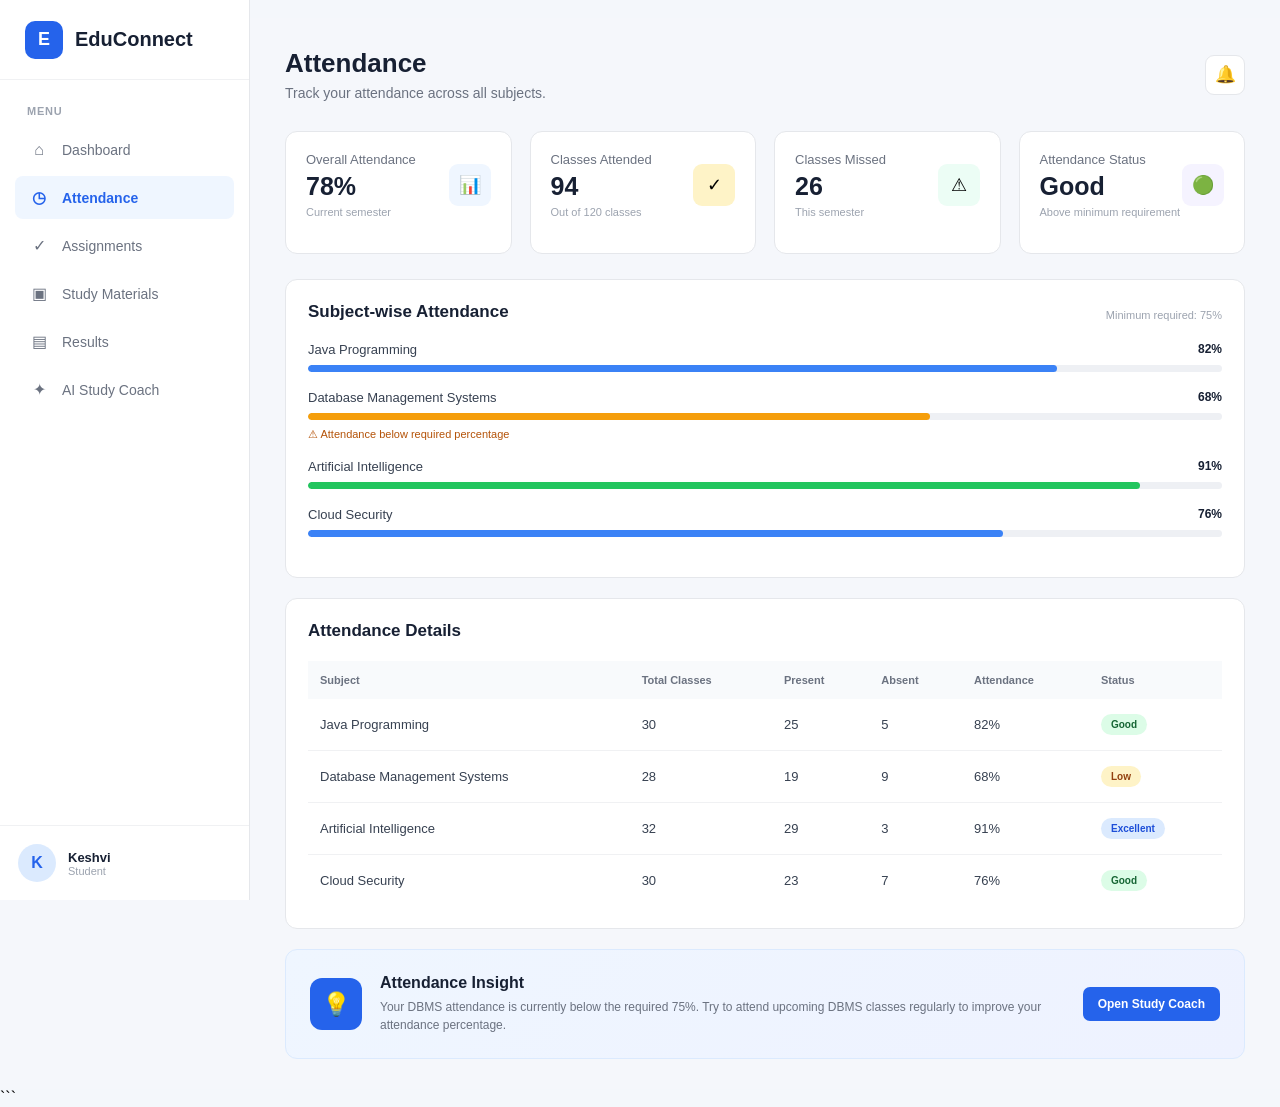
==== frontend/attendance.html @ b38155f3 "Build EduConnect student portal for 2nd review" ====
```html
<!DOCTYPE html>
<html lang="en">

<head>
    <meta charset="UTF-8">
    <meta name="viewport" content="width=device-width, initial-scale=1.0">

    <title>EduConnect | Attendance</title>

    <!-- Main EduConnect stylesheet -->
    <link rel="stylesheet" href="css/style.css">
</head>

<body>

    <!-- =====================================================
         ATTENDANCE PAGE
         ===================================================== -->

    <div class="dashboard">

        <!-- =================================================
             SIDEBAR
             ================================================= -->

        <aside class="sidebar">

            <!-- EduConnect Brand -->
            <div class="sidebar-brand">
                <div class="sidebar-brand-icon">E</div>
                <span>EduConnect</span>
            </div>

            <!-- Navigation -->
            <nav class="sidebar-nav">

                <p>Menu</p>

                <a href="student-dashboard.html" class="nav-link">
                    <span class="nav-icon">⌂</span>
                    <span>Dashboard</span>
                </a>

                <a href="attendance.html" class="nav-link active">
                    <span class="nav-icon">◷</span>
                    <span>Attendance</span>
                </a>

                <a href="assignments.html" class="nav-link">
                    <span class="nav-icon">✓</span>
                    <span>Assignments</span>
                </a>

                <a href="materials.html" class="nav-link">
                    <span class="nav-icon">▣</span>
                    <span>Study Materials</span>
                </a>

                <a href="results.html" class="nav-link">
                    <span class="nav-icon">▤</span>
                    <span>Results</span>
                </a>

                <a href="study-coach.html" class="nav-link">
                    <span class="nav-icon">✦</span>
                    <span>AI Study Coach</span>
                </a>

            </nav>

            <!-- Sidebar Profile -->
            <div class="sidebar-profile">

                <div class="profile-avatar">
                    K
                </div>

                <div class="profile-info">

                    <span class="profile-name">
                        Keshvi
                    </span>

                    <span class="profile-role">
                        Student
                    </span>

                </div>

            </div>

        </aside>


        <!-- =================================================
             MAIN CONTENT
             ================================================= -->

        <main class="dashboard-main">

            <!-- =================================================
                 PAGE HEADER
                 ================================================= -->

            <header class="dashboard-header">

                <div class="dashboard-heading">

                    <h1>Attendance</h1>

                    <p>
                        Track your attendance across all subjects.
                    </p>

                </div>

                <div class="header-actions">

                    <div class="notification" title="Notifications">
                        🔔
                    </div>

                </div>

            </header>


            <!-- =================================================
                 ATTENDANCE SUMMARY
                 ================================================= -->

            <section class="stats-grid">

                <!-- Overall Attendance -->
                <div class="stat-card">

                    <div class="stat-top">

                        <div>
                            <div class="stat-label">
                                Overall Attendance
                            </div>

                            <div class="stat-value">
                                78%
                            </div>

                            <div class="stat-subtext">
                                Current semester
                            </div>
                        </div>

                        <div class="stat-icon">
                            📊
                        </div>

                    </div>

                </div>


                <!-- Classes Attended -->
                <div class="stat-card">

                    <div class="stat-top">

                        <div>
                            <div class="stat-label">
                                Classes Attended
                            </div>

                            <div class="stat-value">
                                94
                            </div>

                            <div class="stat-subtext">
                                Out of 120 classes
                            </div>
                        </div>

                        <div class="stat-icon">
                            ✓
                        </div>

                    </div>

                </div>


                <!-- Classes Missed -->
                <div class="stat-card">

                    <div class="stat-top">

                        <div>
                            <div class="stat-label">
                                Classes Missed
                            </div>

                            <div class="stat-value">
                                26
                            </div>

                            <div class="stat-subtext">
                                This semester
                            </div>
                        </div>

                        <div class="stat-icon">
                            ⚠
                        </div>

                    </div>

                </div>


                <!-- Attendance Status -->
                <div class="stat-card">

                    <div class="stat-top">

                        <div>
                            <div class="stat-label">
                                Attendance Status
                            </div>

                            <div class="stat-value">
                                Good
                            </div>

                            <div class="stat-subtext">
                                Above minimum requirement
                            </div>
                        </div>

                        <div class="stat-icon">
                            🟢
                        </div>

                    </div>

                </div>

            </section>


            <!-- =================================================
                 SUBJECT-WISE ATTENDANCE
                 ================================================= -->

            <section class="dashboard-card">

                <div class="card-header">

                    <h2>Subject-wise Attendance</h2>

                    <span class="stat-subtext">
                        Minimum required: 75%
                    </span>

                </div>


                <!-- Java Programming -->
                <div class="attendance-row">

                    <div class="attendance-info">

                        <span class="subject-name">
                            Java Programming
                        </span>

                        <span class="attendance-percentage">
                            82%
                        </span>

                    </div>

                    <div class="progress-bar">

                        <div
                            class="progress-fill attendance-good"
                            style="width: 82%;">
                        </div>

                    </div>

                </div>


                <!-- DBMS -->
                <div class="attendance-row">

                    <div class="attendance-info">

                        <span class="subject-name">
                            Database Management Systems
                        </span>

                        <span class="attendance-percentage">
                            68%
                        </span>

                    </div>

                    <div class="progress-bar">

                        <div
                            class="progress-fill attendance-low"
                            style="width: 68%;">
                        </div>

                    </div>

                    <div class="attendance-warning">
                        ⚠ Attendance below required percentage
                    </div>

                </div>


                <!-- Artificial Intelligence -->
                <div class="attendance-row">

                    <div class="attendance-info">

                        <span class="subject-name">
                            Artificial Intelligence
                        </span>

                        <span class="attendance-percentage">
                            91%
                        </span>

                    </div>

                    <div class="progress-bar">

                        <div
                            class="progress-fill attendance-excellent"
                            style="width: 91%;">
                        </div>

                    </div>

                </div>


                <!-- Cloud Security -->
                <div class="attendance-row">

                    <div class="attendance-info">

                        <span class="subject-name">
                            Cloud Security
                        </span>

                        <span class="attendance-percentage">
                            76%
                        </span>

                    </div>

                    <div class="progress-bar">

                        <div
                            class="progress-fill attendance-good"
                            style="width: 76%;">
                        </div>

                    </div>

                </div>

            </section>


            <!-- =================================================
                 ATTENDANCE DETAILS TABLE
                 ================================================= -->

            <section class="dashboard-card attendance-table-card">

                <div class="card-header">

                    <h2>Attendance Details</h2>

                </div>

                <div class="attendance-table-wrapper">

                    <table class="attendance-table">

                        <thead>

                            <tr>
                                <th>Subject</th>
                                <th>Total Classes</th>
                                <th>Present</th>
                                <th>Absent</th>
                                <th>Attendance</th>
                                <th>Status</th>
                            </tr>

                        </thead>

                        <tbody>

                            <tr>
                                <td>Java Programming</td>
                                <td>30</td>
                                <td>25</td>
                                <td>5</td>
                                <td>82%</td>
                                <td>
                                    <span class="attendance-status good">
                                        Good
                                    </span>
                                </td>
                            </tr>

                            <tr>
                                <td>Database Management Systems</td>
                                <td>28</td>
                                <td>19</td>
                                <td>9</td>
                                <td>68%</td>
                                <td>
                                    <span class="attendance-status warning">
                                        Low
                                    </span>
                                </td>
                            </tr>

                            <tr>
                                <td>Artificial Intelligence</td>
                                <td>32</td>
                                <td>29</td>
                                <td>3</td>
                                <td>91%</td>
                                <td>
                                    <span class="attendance-status excellent">
                                        Excellent
                                    </span>
                                </td>
                            </tr>

                            <tr>
                                <td>Cloud Security</td>
                                <td>30</td>
                                <td>23</td>
                                <td>7</td>
                                <td>76%</td>
                                <td>
                                    <span class="attendance-status good">
                                        Good
                                    </span>
                                </td>
                            </tr>

                        </tbody>

                    </table>

                </div>

            </section>


            <!-- =================================================
                 ATTENDANCE TIP
                 ================================================= -->

            <section class="study-coach-card">

                <div class="coach-content">

                    <div class="coach-icon">
                        💡
                    </div>

                    <div class="coach-text">

                        <h3>
                            Attendance Insight
                        </h3>

                        <p>
                            Your DBMS attendance is currently below
                            the required 75%. Try to attend upcoming
                            DBMS classes regularly to improve your
                            attendance percentage.
                        </p>

                    </div>

                    <a
                        href="study-coach.html"
                        class="coach-button">
                        Open Study Coach
                    </a>

                </div>

            </section>

        </main>

    </div>


    <!-- Shared JavaScript -->
    <script src="js/script.js"></script>

</body>

</html>
```
---- frontend/css/style.css ----
* {
    margin: 0;
    padding: 0;
    box-sizing: border-box;
    font-family: "Segoe UI", Arial, sans-serif;
}

body {
    min-height: 100vh;
    background: #f4f7fb;
}

.login-container {
    min-height: 100vh;
    display: flex;
}

/* LEFT SECTION */

.login-info {
    width: 55%;
    background: linear-gradient(135deg, #2563eb, #4f46e5);
    color: white;
    padding: 55px 70px;
    display: flex;
    flex-direction: column;
}

.brand {
    display: flex;
    align-items: center;
    gap: 12px;
    font-size: 25px;
    font-weight: 700;
}

.brand-icon {
    width: 42px;
    height: 42px;
    background: white;
    color: #2563eb;
    border-radius: 12px;
    display: flex;
    align-items: center;
    justify-content: center;
    font-weight: 800;
}

.welcome-content {
    margin: auto 0;
    max-width: 600px;
}

.welcome-content h1 {
    font-size: 58px;
    line-height: 1.05;
    margin-bottom: 25px;
}

.welcome-content h1 span {
    color: #bfdbfe;
}

.welcome-content p {
    font-size: 18px;
    line-height: 1.7;
    color: #e0e7ff;
    max-width: 500px;
}

.feature-list {
    margin-top: 35px;
    display: flex;
    flex-direction: column;
    gap: 15px;
    font-size: 16px;
}

/* LOGIN BOX */

.login-box {
    width: 45%;
    background: white;
    display: flex;
    flex-direction: column;
    justify-content: center;
    padding: 60px 80px;
}

.login-header {
    margin-bottom: 35px;
}

.login-header h2 {
    font-size: 32px;
    color: #172033;
    margin-bottom: 8px;
}

.login-header p {
    color: #6b7280;
}

form {
    display: flex;
    flex-direction: column;
}

form > label {
    font-size: 14px;
    font-weight: 600;
    color: #374151;
    margin-bottom: 8px;
}

input,
select {
    width: 100%;
    padding: 14px 15px;
    border: 1px solid #d1d5db;
    border-radius: 8px;
    font-size: 15px;
    margin-bottom: 20px;
    outline: none;
    transition: 0.2s;
    background: white;
}

input:focus,
select:focus {
    border-color: #2563eb;
    box-shadow: 0 0 0 3px rgba(37, 99, 235, 0.1);
}

.login-options {
    display: flex;
    justify-content: space-between;
    align-items: center;
    margin-bottom: 25px;
    font-size: 13px;
}

.remember {
    display: flex;
    align-items: center;
    gap: 7px;
    color: #6b7280;
}

.remember input {
    width: auto;
    margin: 0;
}

.login-options a {
    color: #2563eb;
    text-decoration: none;
}

button {
    border: none;
    padding: 15px;
    border-radius: 8px;
    background: #2563eb;
    color: white;
    font-size: 16px;
    font-weight: 600;
    cursor: pointer;
    transition: 0.2s;
}

button:hover {
    background: #1d4ed8;
    transform: translateY(-1px);
}

.login-footer {
    text-align: center;
    margin-top: 35px;
    color: #9ca3af;
    font-size: 13px;
}

/* RESPONSIVE */

@media (max-width: 900px) {

    .login-container {
        flex-direction: column;
    }

    .login-info,
    .login-box {
        width: 100%;
    }

    .login-info {
        padding: 35px;
        min-height: 45vh;
    }

    .welcome-content {
        margin-top: 70px;
    }

    .welcome-content h1 {
        font-size: 42px;
    }

    .login-box {
        padding: 45px 35px;
    }
}

/* =========================================================
   EDUCONNECT - STUDENT DASHBOARD
   ========================================================= */

/* ---------------------------------------------------------
   1. DASHBOARD LAYOUT
   --------------------------------------------------------- */

/* Main dashboard wrapper */
.dashboard {
    min-height: 100vh;
    display: flex;
    background: #f5f7fb;
}

/* ---------------------------------------------------------
   2. SIDEBAR
   --------------------------------------------------------- */

.sidebar {
    width: 250px;
    min-height: 100vh;
    background: #ffffff;
    border-right: 1px solid #e5e7eb;
    display: flex;
    flex-direction: column;
    position: fixed;
    left: 0;
    top: 0;
    bottom: 0;
}

/* EduConnect logo inside sidebar */
.sidebar-brand {
    height: 80px;
    padding: 0 25px;
    display: flex;
    align-items: center;
    gap: 12px;
    border-bottom: 1px solid #f0f1f3;
}

.sidebar-brand-icon {
    width: 38px;
    height: 38px;
    background: #2563eb;
    color: white;
    border-radius: 10px;
    display: flex;
    align-items: center;
    justify-content: center;
    font-weight: 800;
    font-size: 18px;
}

.sidebar-brand span {
    font-size: 20px;
    font-weight: 700;
    color: #172033;
}

/* Sidebar navigation */
.sidebar-nav {
    padding: 25px 15px;
    flex: 1;
}

.sidebar-nav p {
    font-size: 11px;
    font-weight: 700;
    color: #9ca3af;
    text-transform: uppercase;
    letter-spacing: 0.8px;
    padding: 0 12px;
    margin-bottom: 12px;
}

/* Individual navigation links */
.nav-link {
    display: flex;
    align-items: center;
    gap: 13px;
    padding: 12px 14px;
    margin-bottom: 5px;
    border-radius: 8px;
    text-decoration: none;
    color: #6b7280;
    font-size: 14px;
    font-weight: 500;
    transition: 0.2s ease;
}

.nav-link:hover {
    background: #f1f5ff;
    color: #2563eb;
}

/* Active navigation item */
.nav-link.active {
    background: #eff6ff;
    color: #2563eb;
    font-weight: 600;
}

/* Navigation icons */
.nav-icon {
    width: 20px;
    text-align: center;
    font-size: 16px;
}

/* ---------------------------------------------------------
   3. SIDEBAR USER PROFILE
   --------------------------------------------------------- */

.sidebar-profile {
    padding: 18px;
    border-top: 1px solid #f0f1f3;
    display: flex;
    align-items: center;
    gap: 12px;
}

.profile-avatar {
    width: 38px;
    height: 38px;
    border-radius: 50%;
    background: #dbeafe;
    color: #2563eb;
    display: flex;
    align-items: center;
    justify-content: center;
    font-weight: 700;
}

.profile-info {
    display: flex;
    flex-direction: column;
}

.profile-name {
    font-size: 13px;
    font-weight: 600;
    color: #172033;
}

.profile-role {
    font-size: 11px;
    color: #9ca3af;
}

/* ---------------------------------------------------------
   4. MAIN CONTENT AREA
   --------------------------------------------------------- */

.dashboard-main {
    margin-left: 250px;
    width: calc(100% - 250px);
    min-height: 100vh;
    padding: 30px 35px;
}

/* ---------------------------------------------------------
   5. TOP HEADER
   --------------------------------------------------------- */

.dashboard-header {
    display: flex;
    justify-content: space-between;
    align-items: center;
    margin-bottom: 30px;
}

.dashboard-heading h1 {
    font-size: 26px;
    color: #172033;
    margin-bottom: 6px;
}

.dashboard-heading p {
    font-size: 14px;
    color: #6b7280;
}

/* Header actions */
.header-actions {
    display: flex;
    align-items: center;
    gap: 15px;
}

.notification {
    width: 40px;
    height: 40px;
    border: 1px solid #e5e7eb;
    border-radius: 9px;
    background: white;
    display: flex;
    align-items: center;
    justify-content: center;
    cursor: pointer;
    font-size: 17px;
}

/* ---------------------------------------------------------
   6. STATISTICS CARDS
   --------------------------------------------------------- */

.stats-grid {
    display: grid;
    grid-template-columns: repeat(4, 1fr);
    gap: 18px;
    margin-bottom: 25px;
}

.stat-card {
    background: white;
    border: 1px solid #e5e7eb;
    border-radius: 12px;
    padding: 20px;
    transition: 0.2s ease;
}

.stat-card:hover {
    transform: translateY(-2px);
    box-shadow: 0 8px 25px rgba(0, 0, 0, 0.05);
}

.stat-top {
    display: flex;
    justify-content: space-between;
    align-items: center;
    margin-bottom: 15px;
}

.stat-icon {
    width: 42px;
    height: 42px;
    border-radius: 9px;
    display: flex;
    align-items: center;
    justify-content: center;
    font-size: 18px;
}

.stat-card:nth-child(1) .stat-icon {
    background: #eff6ff;
}

.stat-card:nth-child(2) .stat-icon {
    background: #fef3c7;
}

.stat-card:nth-child(3) .stat-icon {
    background: #ecfdf5;
}

.stat-card:nth-child(4) .stat-icon {
    background: #f5f3ff;
}

.stat-label {
    font-size: 13px;
    color: #6b7280;
    margin-bottom: 5px;
}

.stat-value {
    font-size: 25px;
    font-weight: 700;
    color: #172033;
}

.stat-subtext {
    font-size: 11px;
    color: #9ca3af;
    margin-top: 5px;
}

/* ---------------------------------------------------------
   7. DASHBOARD CONTENT GRID
   --------------------------------------------------------- */

.dashboard-grid {
    display: grid;
    grid-template-columns: 1.6fr 1fr;
    gap: 20px;
}

/* Reusable dashboard card */
.dashboard-card {
    background: white;
    border: 1px solid #e5e7eb;
    border-radius: 12px;
    padding: 22px;
}

/* Card header */
.card-header {
    display: flex;
    justify-content: space-between;
    align-items: center;
    margin-bottom: 20px;
}

.card-header h2 {
    font-size: 17px;
    color: #172033;
}

.card-header a {
    font-size: 12px;
    color: #2563eb;
    text-decoration: none;
}

/* ---------------------------------------------------------
   8. ATTENDANCE OVERVIEW
   --------------------------------------------------------- */

.attendance-row {
    margin-bottom: 18px;
}

.attendance-info {
    display: flex;
    justify-content: space-between;
    margin-bottom: 8px;
}

.subject-name {
    font-size: 13px;
    font-weight: 500;
    color: #374151;
}

.attendance-percentage {
    font-size: 12px;
    font-weight: 600;
    color: #172033;
}

/* Progress bar background */
.progress-bar {
    width: 100%;
    height: 7px;
    background: #eef0f4;
    border-radius: 10px;
    overflow: hidden;
}

/* Progress bar fill */
.progress-fill {
    height: 100%;
    border-radius: 10px;
    background: #2563eb;
}

/* ---------------------------------------------------------
   9. ASSIGNMENT LIST
   --------------------------------------------------------- */

.assignment-item {
    display: flex;
    justify-content: space-between;
    align-items: center;
    padding: 13px 0;
    border-bottom: 1px solid #f0f1f3;
}

.assignment-item:last-child {
    border-bottom: none;
}

.assignment-info {
    display: flex;
    flex-direction: column;
    gap: 4px;
}

.assignment-title {
    font-size: 13px;
    font-weight: 600;
    color: #374151;
}

.assignment-subject {
    font-size: 11px;
    color: #9ca3af;
}

.assignment-status {
    padding: 5px 9px;
    border-radius: 20px;
    font-size: 10px;
    font-weight: 600;
}

.status-pending {
    background: #fef3c7;
    color: #92400e;
}

.status-completed {
    background: #dcfce7;
    color: #166534;
}

/* ---------------------------------------------------------
   10. AI STUDY COACH CARD
   --------------------------------------------------------- */

.study-coach-card {
    margin-top: 20px;
    background: linear-gradient(135deg, #eff6ff, #eef2ff);
    border: 1px solid #dbeafe;
    border-radius: 12px;
    padding: 24px;
}

.coach-content {
    display: flex;
    align-items: center;
    gap: 18px;
}

.coach-icon {
    width: 52px;
    height: 52px;
    border-radius: 12px;
    background: #2563eb;
    color: white;
    display: flex;
    align-items: center;
    justify-content: center;
    font-size: 23px;
    flex-shrink: 0;
}

.coach-text h3 {
    font-size: 16px;
    color: #172033;
    margin-bottom: 6px;
}

.coach-text p {
    font-size: 12px;
    color: #6b7280;
    line-height: 1.5;
}

.coach-button {
    margin-left: auto;
    padding: 10px 15px;
    border-radius: 7px;
    background: #2563eb;
    color: white;
    text-decoration: none;
    font-size: 12px;
    font-weight: 600;
    white-space: nowrap;
}

.coach-button:hover {
    background: #1d4ed8;
}

/* ---------------------------------------------------------
   11. RESPONSIVE DASHBOARD
   --------------------------------------------------------- */

@media (max-width: 1100px) {

    .stats-grid {
        grid-template-columns: repeat(2, 1fr);
    }

    .dashboard-grid {
        grid-template-columns: 1fr;
    }
}

@media (max-width: 800px) {

    .sidebar {
        width: 70px;
    }

    .sidebar-brand span,
    .sidebar-nav p,
    .nav-link span,
    .profile-info {
        display: none;
    }

    .sidebar-brand {
        justify-content: center;
        padding: 0;
    }

    .nav-link {
        justify-content: center;
    }

    .sidebar-profile {
        justify-content: center;
        padding: 15px 5px;
    }

    .dashboard-main {
        margin-left: 70px;
        width: calc(100% - 70px);
        padding: 25px;
    }
}

@media (max-width: 600px) {

    .stats-grid {
        grid-template-columns: 1fr;
    }

    .dashboard-header {
        align-items: flex-start;
    }

    .dashboard-heading h1 {
        font-size: 22px;
    }

    .dashboard-main {
        padding: 20px 15px;
    }

    .coach-content {
        flex-direction: column;
        align-items: flex-start;
    }

    .coach-button {
        margin-left: 0;
    }
}

/* =========================================================
   EDUCONNECT - ATTENDANCE PAGE
   ========================================================= */

/* Attendance warning message */
.attendance-warning {
    margin-top: 8px;
    font-size: 11px;
    color: #b45309;
}

/* Attendance table container */
.attendance-table-card {
    margin-top: 20px;
}

/* Make table horizontally scrollable on smaller screens */
.attendance-table-wrapper {
    width: 100%;
    overflow-x: auto;
}

/* Attendance table */
.attendance-table {
    width: 100%;
    border-collapse: collapse;
    font-size: 13px;
}

/* Table header */
.attendance-table th {
    text-align: left;
    padding: 13px 12px;
    background: #f8fafc;
    color: #6b7280;
    font-size: 11px;
    font-weight: 600;
    white-space: nowrap;
}

/* Table cells */
.attendance-table td {
    padding: 15px 12px;
    border-bottom: 1px solid #f0f1f3;
    color: #374151;
    white-space: nowrap;
}

/* Remove border from final row */
.attendance-table tbody tr:last-child td {
    border-bottom: none;
}

/* Attendance status badge */
.attendance-status {
    display: inline-block;
    padding: 5px 10px;
    border-radius: 20px;
    font-size: 10px;
    font-weight: 600;
}

/* Good status */
.attendance-status.good {
    background: #dcfce7;
    color: #166534;
}

/* Warning status */
.attendance-status.warning {
    background: #fef3c7;
    color: #92400e;
}

/* Excellent status */
.attendance-status.excellent {
    background: #dbeafe;
    color: #1d4ed8;
}

/* =========================================================
   ATTENDANCE BAR COLORS
   ========================================================= */

/* Excellent - 85% and above */
.attendance-excellent {
    background: #22c55e;
}

/* Good - 75% to 84% */
.attendance-good {
    background: #3b82f6;
}

/* Low - below 75% */
.attendance-low {
    background: #f59e0b;
}

/* =========================================================
   ASSIGNMENTS PAGE
   ========================================================= */

/* Assignment page card */
.assignments-card {
    margin-top: 20px;
}

/* Filter dropdown */
.assignment-filter {
    padding: 9px 14px;
    border: 1px solid #d9dee7;
    border-radius: 8px;
    background: #ffffff;
    color: #374151;
    font-size: 12px;
    cursor: pointer;
    outline: none;
}

/* Individual assignment */
.assignment-item {
    display: flex;
    align-items: center;
    gap: 18px;
    padding: 20px 0;
    border-bottom: 1px solid #eef0f3;
}

/* Remove border from last assignment */
.assignment-item:last-child {
    border-bottom: none;
}

/* Assignment icon */
.assignment-icon {
    width: 46px;
    height: 46px;
    flex-shrink: 0;

    display: flex;
    align-items: center;
    justify-content: center;

    background: #eef4ff;
    border-radius: 12px;

    font-size: 20px;
}

/* Assignment information */
.assignment-details {
    flex: 1;
}

.assignment-details h3 {
    margin: 0 0 5px;
    font-size: 15px;
    color: #102a4c;
}

.assignment-details p {
    margin: 0 0 6px;
    font-size: 12px;
    color: #728096;
}

.assignment-description {
    font-size: 11px;
    color: #9aa5b5;
}

/* Right-side action section */
.assignment-action {
    display: flex;
    align-items: center;
    gap: 12px;
}

/* Assignment status */
.assignment-status {
    padding: 6px 11px;
    border-radius: 20px;
    font-size: 10px;
    font-weight: 600;
}

/* Pending status */
.assignment-status.pending {
    background: #fff1c7;
    color: #a16207;
}

/* Completed status */
.assignment-status.completed {
    background: #dcfce7;
    color: #15803d;
}

/* View button */
.assignment-button {
    border: none;
    background: #eef4ff;
    color: #2563eb;

    padding: 7px 13px;
    border-radius: 7px;

    font-size: 11px;
    font-weight: 600;

    cursor: pointer;
}

.assignment-button:hover {
    background: #dce8ff;
}

/* Assignment insight section */
.assignment-insight {
    margin-top: 20px;
}

/* =========================================================
   ASSIGNMENT SUBMISSION MODAL
   ========================================================= */

.assignment-modal {
    display: none;

    position: fixed;
    inset: 0;

    background: rgba(15, 23, 42, 0.45);

    align-items: center;
    justify-content: center;

    z-index: 1000;
}

.assignment-modal-content {
    width: 440px;
    max-width: 90%;

    background: #ffffff;

    padding: 30px;
    border-radius: 16px;

    position: relative;

    box-shadow: 0 20px 50px rgba(0, 0, 0, 0.15);
}

.modal-close {
    position: absolute;

    top: 15px;
    right: 18px;

    border: none;
    background: none;

    font-size: 24px;
    color: #6b7280;

    cursor: pointer;
}

.assignment-modal-content h2 {
    margin: 0 0 8px;

    color: #102a4c;
    font-size: 20px;
}

.modal-subtitle {
    margin-bottom: 22px;

    color: #728096;
    font-size: 13px;
}

.upload-area {
    border: 2px dashed #d7deea;

    border-radius: 12px;

    padding: 28px 20px;

    text-align: center;

    background: #f8fafc;
}

.upload-icon {
    font-size: 30px;
    margin-bottom: 8px;
}

.upload-area p {
    color: #475569;
    font-size: 13px;
}

.upload-area input {
    margin-top: 10px;
    max-width: 100%;
}

.submit-assignment-button {
    width: 100%;

    margin-top: 20px;

    padding: 12px;

    border: none;
    border-radius: 8px;

    background: #2563eb;
    color: white;

    font-size: 13px;
    font-weight: 600;

    cursor: pointer;
}

.submit-assignment-button:hover {
    background: #1d4ed8;
}

/* =========================================================
   STUDY MATERIALS PAGE
   ========================================================= */

.materials-card {
    margin-top: 20px;
}

/* Material filter */
.material-filter {
    padding: 9px 14px;

    border: 1px solid #d9dee7;
    border-radius: 8px;

    background: #ffffff;
    color: #374151;

    font-size: 12px;
    cursor: pointer;
    outline: none;
}

/* Material item */
.material-item {
    display: flex;
    align-items: center;

    gap: 18px;

    padding: 18px 0;

    border-bottom: 1px solid #eef0f3;
}

.material-item:last-child {
    border-bottom: none;
}

/* Material icon */
.material-icon {
    width: 46px;
    height: 46px;

    flex-shrink: 0;

    display: flex;
    align-items: center;
    justify-content: center;

    border-radius: 12px;

    font-size: 11px;
    font-weight: 700;
}

/* PDF */
.material-icon.pdf {
    background: #fee2e2;
    color: #dc2626;
}

/* Video */
.material-icon.video {
    background: #ede9fe;
    color: #7c3aed;

    font-size: 17px;
}

/* Link */
.material-icon.link {
    background: #dbeafe;
    color: #2563eb;

    font-size: 18px;
}

/* Material details */
.material-details {
    flex: 1;
}

.material-details h3 {
    margin: 0 0 5px;

    color: #102a4c;
    font-size: 14px;
}

.material-details p {
    margin: 0 0 5px;

    color: #728096;
    font-size: 12px;
}

.material-details span {
    color: #9aa5b5;
    font-size: 10px;
}

/* Material button */
.material-button {
    border: none;

    padding: 8px 15px;

    border-radius: 7px;

    background: #eef4ff;
    color: #2563eb;

    font-size: 11px;
    font-weight: 600;

    cursor: pointer;
}

.material-button:hover {
    background: #dce8ff;
}

/* Recommendation section */
.material-insight {
    margin-top: 20px;
}

/* =========================================================
   SUBJECT-WISE MATERIAL GROUPING
   ========================================================= */

.subject-material-count {
    margin: 5px 0 0;
    color: #8a96a8;
    font-size: 11px;
}

.subject-label {
    padding: 6px 12px;

    border-radius: 20px;

    background: #eef4ff;
    color: #2563eb;

    font-size: 11px;
    font-weight: 600;
}

/* =========================================================
   RESULTS PAGE
   ========================================================= */

/* Result table wrapper */
.table-wrapper {
    width: 100%;
    overflow-x: auto;
}


/* Result table */
.result-table {
    width: 100%;
    border-collapse: collapse;
    margin-top: 10px;
}


/* Table headings */
.result-table th {
    text-align: left;
    padding: 15px;
    background: #f7f9fc;
    color: #667085;
    font-size: 13px;
    font-weight: 600;
}


/* Table cells */
.result-table td {
    padding: 18px 15px;
    border-bottom: 1px solid #edf0f5;
    color: #42526b;
    font-size: 14px;
}


/* Grade badges */
.grade-badge {
    display: inline-flex;
    align-items: center;
    justify-content: center;

    min-width: 42px;
    padding: 6px 10px;

    border-radius: 20px;

    font-size: 12px;
    font-weight: 600;
}


/* A / A+ grade */
.grade-a {
    background: #dcfce7;
    color: #087443;
}


/* B grade */
.grade-b {
    background: #fff1c7;
    color: #a15c00;
}


/* Performance rows */
.performance-row {
    margin-bottom: 24px;
}


.performance-row:last-child {
    margin-bottom: 0;
}


/* Subject name + percentage */
.performance-info {
    display: flex;
    justify-content: space-between;
    align-items: center;

    margin-bottom: 9px;

    color: #17304f;
    font-size: 14px;
}


.performance-info strong {
    font-size: 13px;
}


/* Performance bar background */
.performance-bar {
    width: 100%;
    height: 9px;

    background: #e9edf3;

    border-radius: 20px;
    overflow: hidden;
}


/* Performance bar fill */
.performance-fill {
    height: 100%;

    background: #2563eb;

    border-radius: 20px;

    transition: width 0.4s ease;
}

/* =========================================================
   RESULTS PAGE
   ========================================================= */

.result-subtitle {
    margin: 5px 0 0;

    color: #8a96a8;

    font-size: 11px;
}


/* ---------------------------------------------------------
   Result Table
   --------------------------------------------------------- */

.table-wrapper {
    width: 100%;
    overflow-x: auto;
}

.result-table {
    width: 100%;
    border-collapse: collapse;
    margin-top: 10px;
}

.result-table th {
    padding: 15px;

    background: #f7f9fc;

    color: #667085;

    text-align: left;

    font-size: 12px;
    font-weight: 600;
}

.result-table td {
    padding: 18px 15px;

    border-bottom: 1px solid #edf0f5;

    color: #42526b;

    font-size: 13px;
}

.result-table tbody tr:last-child td {
    border-bottom: none;
}


/* ---------------------------------------------------------
   Grade Badges
   --------------------------------------------------------- */

.grade-badge {
    display: inline-flex;

    align-items: center;
    justify-content: center;

    min-width: 42px;

    padding: 6px 10px;

    border-radius: 20px;

    font-size: 11px;
    font-weight: 600;
}

.grade-a {
    background: #dcfce7;
    color: #087443;
}

.grade-b {
    background: #fff1c7;
    color: #a15c00;
}


/* ---------------------------------------------------------
   Result Donut Chart
   --------------------------------------------------------- */

.result-chart-card {
    margin-top: 20px;
}

.result-chart-container {
    position: relative;

    width: 100%;

    height: 320px;

    display: flex;

    align-items: center;
    justify-content: center;

    padding: 15px;
}

#resultChart {
    max-width: 430px;
    max-height: 300px;
}


/* ---------------------------------------------------------
   Recommendation
   --------------------------------------------------------- */

.material-insight {
    margin-top: 20px;
}

/* =========================================================
   AI STUDY COACH
   ========================================================= */


/* ---------------------------------------------------------
   AI Hero
   --------------------------------------------------------- */

.ai-hero {

    display: flex;

    align-items: center;

    gap: 20px;

    padding: 25px;

    margin-bottom: 20px;

    border-radius: 14px;

    background: linear-gradient(
        135deg,
        #eef4ff,
        #f5f2ff
    );

    border: 1px solid #dce6fa;
}

.ai-hero-icon {

    width: 58px;
    height: 58px;

    display: flex;

    align-items: center;
    justify-content: center;

    flex-shrink: 0;

    border-radius: 14px;

    background: #2563eb;

    color: white;

    font-size: 25px;
}

.ai-hero-content {

    flex: 1;
}

.ai-badge {

    display: inline-block;

    margin-bottom: 6px;

    padding: 4px 9px;

    border-radius: 20px;

    background: #dbeafe;

    color: #2563eb;

    font-size: 9px;

    font-weight: 700;

    letter-spacing: 0.6px;
}

.ai-hero-content h2 {

    margin: 0 0 5px;

    color: #10233f;

    font-size: 20px;
}

.ai-hero-content p {

    margin: 0;

    max-width: 700px;

    color: #667085;

    font-size: 12px;

    line-height: 1.6;
}

.ai-generate-btn {

    border: none;

    padding: 12px 18px;

    border-radius: 8px;

    background: #2563eb;

    color: white;

    font-size: 12px;

    font-weight: 600;

    cursor: pointer;

    transition: 0.2s;
}

.ai-generate-btn:hover {

    transform: translateY(-1px);

    background: #1d4ed8;
}

.ai-generate-btn:disabled {

    opacity: 0.7;

    cursor: default;
}


/* ---------------------------------------------------------
   Academic Analysis
   --------------------------------------------------------- */

.analysis-status {

    padding: 6px 10px;

    border-radius: 20px;

    background: #dcfce7;

    color: #087443;

    font-size: 10px;

    font-weight: 600;
}

.analysis-grid {

    display: grid;

    grid-template-columns:
        repeat(4, 1fr);

    gap: 15px;
}

.analysis-item {

    display: flex;

    align-items: center;

    gap: 12px;

    padding: 18px;

    border: 1px solid #edf0f5;

    border-radius: 10px;

    background: #ffffff;
}

.analysis-icon {

    width: 42px;
    height: 42px;

    display: flex;

    align-items: center;
    justify-content: center;

    border-radius: 10px;

    font-size: 18px;
}

.analysis-icon.blue {
    background: #eff6ff;
}

.analysis-icon.green {
    background: #ecfdf5;
}

.analysis-icon.purple {
    background: #f5f3ff;
}

.analysis-icon.orange {
    background: #fff7ed;
}

.analysis-label {

    display: block;

    margin-bottom: 4px;

    color: #8a96a8;

    font-size: 10px;
}

.analysis-value {

    display: block;

    color: #10233f;

    font-size: 18px;
}

.analysis-value.small {

    font-size: 15px;
}


/* ---------------------------------------------------------
   AI Recommendation
   --------------------------------------------------------- */

.recommendation-card {

    display: flex;

    align-items: center;

    gap: 18px;

    margin-top: 20px;

    padding: 22px;

    border-radius: 14px;

    background: #eff6ff;

    border: 1px solid #d7e7ff;
}

.recommendation-icon {

    width: 50px;
    height: 50px;

    display: flex;

    align-items: center;
    justify-content: center;

    flex-shrink: 0;

    border-radius: 12px;

    background: #2563eb;

    font-size: 22px;
}

.recommendation-label {

    display: block;

    margin-bottom: 4px;

    color: #2563eb;

    font-size: 10px;

    font-weight: 700;

    text-transform: uppercase;
}

.recommendation-content h3 {

    margin: 0 0 5px;

    color: #10233f;

    font-size: 17px;
}

.recommendation-content p {

    margin: 0;

    color: #667085;

    font-size: 12px;

    line-height: 1.6;
}


/* ---------------------------------------------------------
   Focus Areas
   --------------------------------------------------------- */

.focus-grid {

    display: grid;

    grid-template-columns:
        repeat(3, 1fr);

    gap: 16px;
}

.focus-card {

    padding: 18px;

    border: 1px solid #edf0f5;

    border-radius: 12px;

    transition: 0.2s;

    background: white;
}

.focus-card:hover {

    transform: translateY(-2px);

    border-color: #d6e4fb;

    box-shadow:
        0 5px 18px
        rgba(30, 64, 175, 0.06);
}

.focus-card-top {

    display: flex;

    align-items: center;

    justify-content: space-between;
}

.focus-icon {

    width: 42px;
    height: 42px;

    display: flex;

    align-items: center;
    justify-content: center;

    border-radius: 10px;

    background: #eef4ff;

    font-size: 18px;
}

.focus-time {

    padding: 5px 8px;

    border-radius: 15px;

    background: #f5f7fa;

    color: #667085;

    font-size: 9px;

    font-weight: 600;
}

.focus-card h3 {

    margin: 15px 0 6px;

    color: #10233f;

    font-size: 14px;
}

.focus-card p {

    min-height: 38px;

    margin: 0 0 12px;

    color: #8a96a8;

    font-size: 11px;

    line-height: 1.5;
}

.focus-card a {

    color: #2563eb;

    font-size: 11px;

    font-weight: 600;

    text-decoration: none;
}


/* ---------------------------------------------------------
   Study Plan
   --------------------------------------------------------- */

.study-plan-card {

    margin-top: 20px;
}

.plan-duration {

    padding: 6px 10px;

    border-radius: 20px;

    background: #eef4ff;

    color: #2563eb;

    font-size: 10px;

    font-weight: 600;
}

.study-timeline {

    position: relative;

    margin-top: 10px;
}

.timeline-item {

    display: flex;

    gap: 15px;

    padding: 15px 0;

    border-bottom: 1px solid #edf0f5;
}

.timeline-item:last-child {

    border-bottom: none;
}

.timeline-number {

    width: 32px;
    height: 32px;

    display: flex;

    align-items: center;
    justify-content: center;

    flex-shrink: 0;

    border-radius: 50%;

    background: #2563eb;

    color: white;

    font-size: 12px;

    font-weight: 700;
}

.timeline-content h3 {

    margin: 0 0 4px;

    color: #10233f;

    font-size: 13px;
}

.timeline-content p {

    margin: 0 0 6px;

    color: #8a96a8;

    font-size: 11px;

    line-height: 1.5;
}

.timeline-content span {

    color: #2563eb;

    font-size: 10px;

    font-weight: 600;
}


/* ---------------------------------------------------------
   Motivation
   --------------------------------------------------------- */

.motivation-card {

    display: flex;

    align-items: center;

    gap: 15px;

    margin-top: 20px;

    padding: 20px;

    border-radius: 12px;

    background: #f8fafc;

    border: 1px solid #e8edf4;
}

.motivation-icon {

    font-size: 28px;
}

.motivation-card h3 {

    margin: 0 0 4px;

    color: #10233f;

    font-size: 14px;
}

.motivation-card p {

    margin: 0;

    color: #8a96a8;

    font-size: 11px;
}


/* ---------------------------------------------------------
   Responsive Design
   --------------------------------------------------------- */

@media (max-width: 900px) {

    .analysis-grid {

        grid-template-columns:
            repeat(2, 1fr);
    }

    .focus-grid {

        grid-template-columns:
            1fr;
    }

    .ai-hero {

        align-items: flex-start;

        flex-wrap: wrap;
    }

    .ai-generate-btn {

        margin-left: 78px;
    }
}
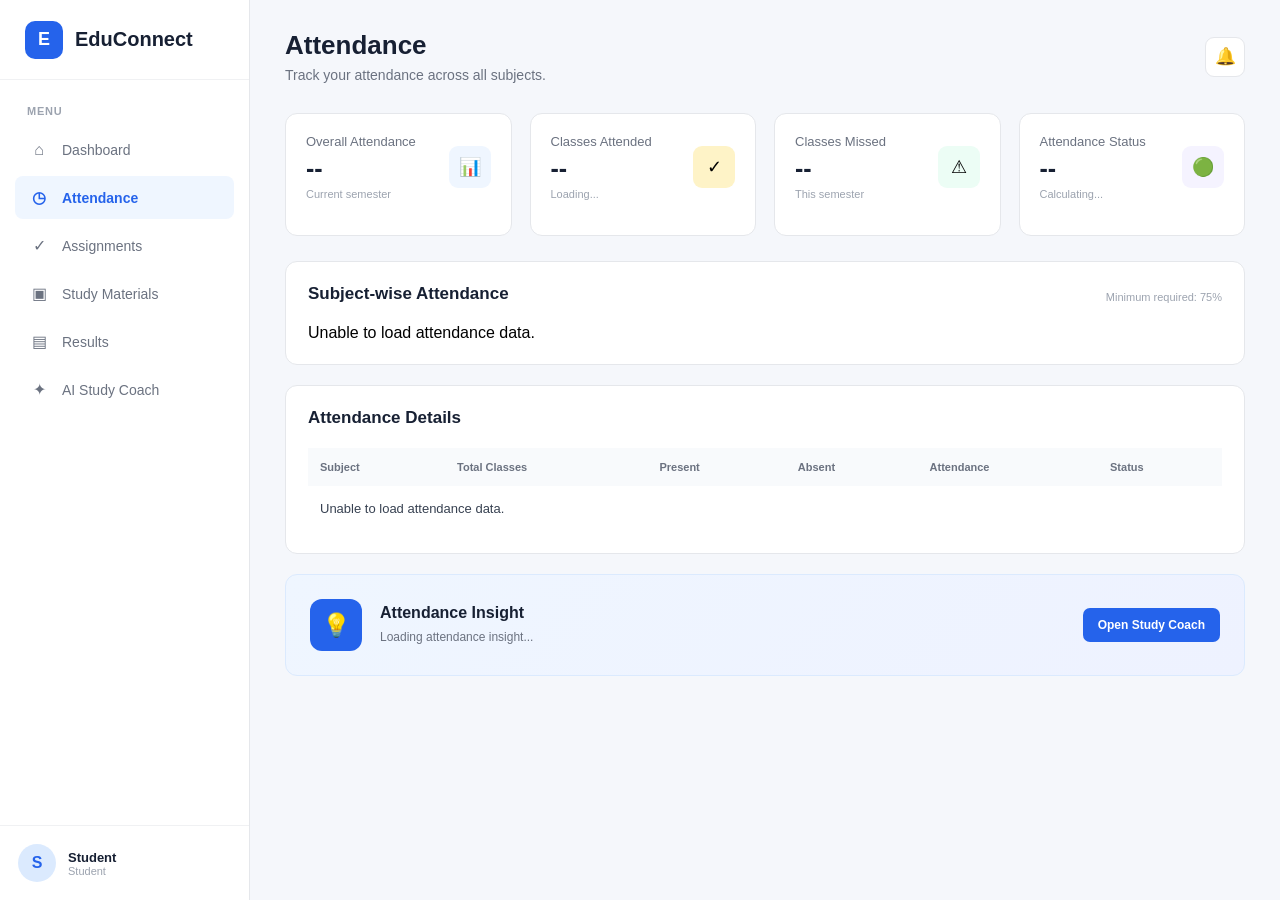
==== commit 4dbe9ace: "Connect study materials with backend" ====
--- a/frontend/attendance.html
+++ b/frontend/attendance.html
@@ -1,4 +1,3 @@
-```html
 <!DOCTYPE html>
 <html lang="en">
 
@@ -32,6 +31,7 @@
                 <span>EduConnect</span>
             </div>
 
+
             <!-- Navigation -->
             <nav class="sidebar-nav">
 
@@ -69,17 +69,18 @@
 
             </nav>
 
+
             <!-- Sidebar Profile -->
             <div class="sidebar-profile">
 
-                <div class="profile-avatar">
-                    K
+                <div class="profile-avatar" id="profile-avatar">
+                    S
                 </div>
 
                 <div class="profile-info">
 
-                    <span class="profile-name">
-                        Keshvi
+                    <span class="profile-name" id="profile-name">
+                        Student
                     </span>
 
                     <span class="profile-role">
@@ -138,17 +139,21 @@
                     <div class="stat-top">
 
                         <div>
+
                             <div class="stat-label">
                                 Overall Attendance
                             </div>
 
-                            <div class="stat-value">
-                                78%
+                            <div
+                                class="stat-value"
+                                id="overall-attendance">
+                                --
                             </div>
 
                             <div class="stat-subtext">
                                 Current semester
                             </div>
+
                         </div>
 
                         <div class="stat-icon">
@@ -166,17 +171,23 @@
                     <div class="stat-top">
 
                         <div>
+
                             <div class="stat-label">
                                 Classes Attended
                             </div>
 
-                            <div class="stat-value">
-                                94
-                            </div>
-
-                            <div class="stat-subtext">
-                                Out of 120 classes
-                            </div>
+                            <div
+                                class="stat-value"
+                                id="classes-attended">
+                                --
+                            </div>
+
+                            <div
+                                class="stat-subtext"
+                                id="classes-total">
+                                Loading...
+                            </div>
+
                         </div>
 
                         <div class="stat-icon">
@@ -194,17 +205,21 @@
                     <div class="stat-top">
 
                         <div>
+
                             <div class="stat-label">
                                 Classes Missed
                             </div>
 
-                            <div class="stat-value">
-                                26
+                            <div
+                                class="stat-value"
+                                id="classes-missed">
+                                --
                             </div>
 
                             <div class="stat-subtext">
                                 This semester
                             </div>
+
                         </div>
 
                         <div class="stat-icon">
@@ -222,20 +237,28 @@
                     <div class="stat-top">
 
                         <div>
+
                             <div class="stat-label">
                                 Attendance Status
                             </div>
 
-                            <div class="stat-value">
-                                Good
-                            </div>
-
-                            <div class="stat-subtext">
-                                Above minimum requirement
-                            </div>
-                        </div>
-
-                        <div class="stat-icon">
+                            <div
+                                class="stat-value"
+                                id="attendance-status">
+                                --
+                            </div>
+
+                            <div
+                                class="stat-subtext"
+                                id="attendance-status-text">
+                                Calculating...
+                            </div>
+
+                        </div>
+
+                        <div
+                            class="stat-icon"
+                            id="attendance-status-icon">
                             🟢
                         </div>
 
@@ -263,114 +286,13 @@
                 </div>
 
 
-                <!-- Java Programming -->
-                <div class="attendance-row">
-
-                    <div class="attendance-info">
-
-                        <span class="subject-name">
-                            Java Programming
-                        </span>
-
-                        <span class="attendance-percentage">
-                            82%
-                        </span>
-
-                    </div>
-
-                    <div class="progress-bar">
-
-                        <div
-                            class="progress-fill attendance-good"
-                            style="width: 82%;">
-                        </div>
-
-                    </div>
-
-                </div>
-
-
-                <!-- DBMS -->
-                <div class="attendance-row">
-
-                    <div class="attendance-info">
-
-                        <span class="subject-name">
-                            Database Management Systems
-                        </span>
-
-                        <span class="attendance-percentage">
-                            68%
-                        </span>
-
-                    </div>
-
-                    <div class="progress-bar">
-
-                        <div
-                            class="progress-fill attendance-low"
-                            style="width: 68%;">
-                        </div>
-
-                    </div>
-
-                    <div class="attendance-warning">
-                        ⚠ Attendance below required percentage
-                    </div>
-
-                </div>
-
-
-                <!-- Artificial Intelligence -->
-                <div class="attendance-row">
-
-                    <div class="attendance-info">
-
-                        <span class="subject-name">
-                            Artificial Intelligence
-                        </span>
-
-                        <span class="attendance-percentage">
-                            91%
-                        </span>
-
-                    </div>
-
-                    <div class="progress-bar">
-
-                        <div
-                            class="progress-fill attendance-excellent"
-                            style="width: 91%;">
-                        </div>
-
-                    </div>
-
-                </div>
-
-
-                <!-- Cloud Security -->
-                <div class="attendance-row">
-
-                    <div class="attendance-info">
-
-                        <span class="subject-name">
-                            Cloud Security
-                        </span>
-
-                        <span class="attendance-percentage">
-                            76%
-                        </span>
-
-                    </div>
-
-                    <div class="progress-bar">
-
-                        <div
-                            class="progress-fill attendance-good"
-                            style="width: 76%;">
-                        </div>
-
-                    </div>
+                <!-- Dynamic attendance rows will appear here -->
+
+                <div id="attendance-list">
+
+                    <p>
+                        Loading attendance...
+                    </p>
 
                 </div>
 
@@ -389,6 +311,7 @@
 
                 </div>
 
+
                 <div class="attendance-table-wrapper">
 
                     <table class="attendance-table">
@@ -396,68 +319,32 @@
                         <thead>
 
                             <tr>
+
                                 <th>Subject</th>
+
                                 <th>Total Classes</th>
+
                                 <th>Present</th>
+
                                 <th>Absent</th>
+
                                 <th>Attendance</th>
+
                                 <th>Status</th>
+
                             </tr>
 
                         </thead>
 
-                        <tbody>
+
+                        <tbody id="attendance-table-body">
 
                             <tr>
-                                <td>Java Programming</td>
-                                <td>30</td>
-                                <td>25</td>
-                                <td>5</td>
-                                <td>82%</td>
-                                <td>
-                                    <span class="attendance-status good">
-                                        Good
-                                    </span>
+
+                                <td colspan="6">
+                                    Loading attendance...
                                 </td>
-                            </tr>
-
-                            <tr>
-                                <td>Database Management Systems</td>
-                                <td>28</td>
-                                <td>19</td>
-                                <td>9</td>
-                                <td>68%</td>
-                                <td>
-                                    <span class="attendance-status warning">
-                                        Low
-                                    </span>
-                                </td>
-                            </tr>
-
-                            <tr>
-                                <td>Artificial Intelligence</td>
-                                <td>32</td>
-                                <td>29</td>
-                                <td>3</td>
-                                <td>91%</td>
-                                <td>
-                                    <span class="attendance-status excellent">
-                                        Excellent
-                                    </span>
-                                </td>
-                            </tr>
-
-                            <tr>
-                                <td>Cloud Security</td>
-                                <td>30</td>
-                                <td>23</td>
-                                <td>7</td>
-                                <td>76%</td>
-                                <td>
-                                    <span class="attendance-status good">
-                                        Good
-                                    </span>
-                                </td>
+
                             </tr>
 
                         </tbody>
@@ -487,11 +374,8 @@
                             Attendance Insight
                         </h3>
 
-                        <p>
-                            Your DBMS attendance is currently below
-                            the required 75%. Try to attend upcoming
-                            DBMS classes regularly to improve your
-                            attendance percentage.
+                        <p id="attendance-insight">
+                            Loading attendance insight...
                         </p>
 
                     </div>
@@ -516,5 +400,4 @@
 
 </body>
 
-</html>
-```
+</html>
--- a/frontend/css/style.css
+++ b/frontend/css/style.css
@@ -2092,4 +2092,379 @@
 
         margin-left: 78px;
     }
+}
+
+/* =========================================================
+   EDUCONNECT - EXTRA RESPONSIVE FIXES
+   ========================================================= */
+
+
+/* ---------------------------------------------------------
+   TABLET
+   --------------------------------------------------------- */
+
+@media (max-width: 900px) {
+
+    /* Dashboard heading */
+    .dashboard-heading {
+        min-width: 0;
+    }
+
+    .dashboard-heading h1 {
+        line-height: 1.3;
+    }
+
+    /* AI hero */
+    .ai-hero-content {
+        min-width: 0;
+    }
+
+    /* Long subject names can wrap */
+    .subject-name {
+        min-width: 0;
+        overflow-wrap: anywhere;
+    }
+
+    /* Assignment / material rows */
+    .assignment-details,
+    .material-details {
+        min-width: 0;
+    }
+
+}
+
+
+/* ---------------------------------------------------------
+   SMALL TABLET / LARGE MOBILE
+   --------------------------------------------------------- */
+
+@media (max-width: 700px) {
+
+    /* Dashboard header */
+    .dashboard-header {
+        gap: 15px;
+    }
+
+    .dashboard-heading h1 {
+        font-size: 22px;
+    }
+
+    .dashboard-heading p {
+        line-height: 1.5;
+    }
+
+    /* Cards */
+    .dashboard-card,
+    .stat-card {
+        padding: 18px;
+    }
+
+    /* Assignment rows */
+    .assignment-item {
+        align-items: flex-start;
+        flex-wrap: wrap;
+    }
+
+    .assignment-action {
+        width: 100%;
+        justify-content: flex-end;
+    }
+
+    /* Study material rows */
+    .material-item {
+        align-items: flex-start;
+        flex-wrap: wrap;
+    }
+
+    .material-button {
+        margin-left: 64px;
+    }
+
+    /* AI hero */
+    .ai-hero {
+        gap: 15px;
+    }
+
+    .ai-generate-btn {
+        margin-left: 0;
+    }
+
+    /* Analysis cards */
+    .analysis-grid {
+        grid-template-columns: 1fr;
+    }
+
+    /* Recommendation */
+    .recommendation-card {
+        align-items: flex-start;
+    }
+
+}
+
+
+/* ---------------------------------------------------------
+   MOBILE
+   --------------------------------------------------------- */
+
+@media (max-width: 600px) {
+
+    /* -----------------------------------------
+       Dashboard
+       ----------------------------------------- */
+
+    .dashboard-main {
+        padding: 18px 12px;
+    }
+
+    .dashboard-header {
+        align-items: flex-start;
+    }
+
+    .dashboard-heading {
+        flex: 1;
+    }
+
+    .dashboard-heading h1 {
+        font-size: 20px;
+    }
+
+    .dashboard-heading p {
+        font-size: 12px;
+    }
+
+    .notification {
+        width: 36px;
+        height: 36px;
+        flex-shrink: 0;
+    }
+
+
+    /* -----------------------------------------
+       Sidebar
+       ----------------------------------------- */
+
+    .sidebar {
+        width: 60px;
+    }
+
+    .dashboard-main {
+        margin-left: 60px;
+        width: calc(100% - 60px);
+    }
+
+    .sidebar-brand-icon {
+        width: 34px;
+        height: 34px;
+        font-size: 16px;
+    }
+
+    .sidebar-nav {
+        padding: 20px 8px;
+    }
+
+    .nav-link {
+        padding: 12px 8px;
+    }
+
+    .nav-icon {
+        width: 100%;
+    }
+
+    .sidebar-profile {
+        padding: 12px 5px;
+    }
+
+    .profile-avatar {
+        width: 34px;
+        height: 34px;
+    }
+
+
+    /* -----------------------------------------
+       Student information
+       ----------------------------------------- */
+
+    #student-info {
+        line-height: 1.5;
+        overflow-wrap: anywhere;
+    }
+
+
+    /* -----------------------------------------
+       Statistics
+       ----------------------------------------- */
+
+    .stats-grid {
+        grid-template-columns: 1fr;
+        gap: 12px;
+    }
+
+    .stat-card {
+        padding: 16px;
+    }
+
+
+    /* -----------------------------------------
+       Dashboard cards
+       ----------------------------------------- */
+
+    .dashboard-grid {
+        grid-template-columns: 1fr;
+        gap: 15px;
+    }
+
+    .dashboard-card {
+        padding: 16px;
+    }
+
+    .card-header {
+        gap: 10px;
+    }
+
+    .card-header h2 {
+        font-size: 15px;
+    }
+
+
+    /* -----------------------------------------
+       Attendance
+       ----------------------------------------- */
+
+    .attendance-info {
+        gap: 10px;
+    }
+
+    .subject-name {
+        max-width: 75%;
+        line-height: 1.4;
+    }
+
+
+    /* -----------------------------------------
+       Assignments
+       ----------------------------------------- */
+
+    .assignment-item {
+        gap: 12px;
+    }
+
+    .assignment-details h3 {
+        font-size: 13px;
+        line-height: 1.4;
+    }
+
+    .assignment-details p,
+    .assignment-description {
+        line-height: 1.5;
+    }
+
+    .assignment-action {
+        justify-content: flex-start;
+        flex-wrap: wrap;
+    }
+
+
+    /* -----------------------------------------
+       Study Materials
+       ----------------------------------------- */
+
+    .material-item {
+        gap: 12px;
+    }
+
+    .material-details h3 {
+        line-height: 1.4;
+    }
+
+    .material-button {
+        margin-left: 58px;
+    }
+
+
+    /* -----------------------------------------
+       AI Study Coach
+       ----------------------------------------- */
+
+    .ai-hero {
+        flex-direction: column;
+        align-items: flex-start;
+    }
+
+    .ai-hero-icon {
+        width: 48px;
+        height: 48px;
+    }
+
+    .ai-hero-content h2 {
+        font-size: 18px;
+    }
+
+    .ai-generate-btn {
+        width: 100%;
+        margin-left: 0;
+    }
+
+    .recommendation-card {
+        flex-direction: column;
+    }
+
+    .focus-grid {
+        grid-template-columns: 1fr;
+    }
+
+
+    /* -----------------------------------------
+       Result chart
+       ----------------------------------------- */
+
+    .result-chart-container {
+        height: 250px;
+        padding: 5px;
+    }
+
+    #resultChart {
+        max-width: 100%;
+    }
+
+}
+
+
+/* ---------------------------------------------------------
+   VERY SMALL PHONES
+   --------------------------------------------------------- */
+
+@media (max-width: 400px) {
+
+    .sidebar {
+        width: 52px;
+    }
+
+    .dashboard-main {
+        margin-left: 52px;
+        width: calc(100% - 52px);
+        padding: 15px 10px;
+    }
+
+    .sidebar-nav {
+        padding-left: 5px;
+        padding-right: 5px;
+    }
+
+    .nav-link {
+        padding-left: 5px;
+        padding-right: 5px;
+    }
+
+    .dashboard-heading h1 {
+        font-size: 18px;
+    }
+
+    .stat-value {
+        font-size: 22px;
+    }
+
+    .dashboard-card {
+        padding: 14px;
+    }
+
 }
